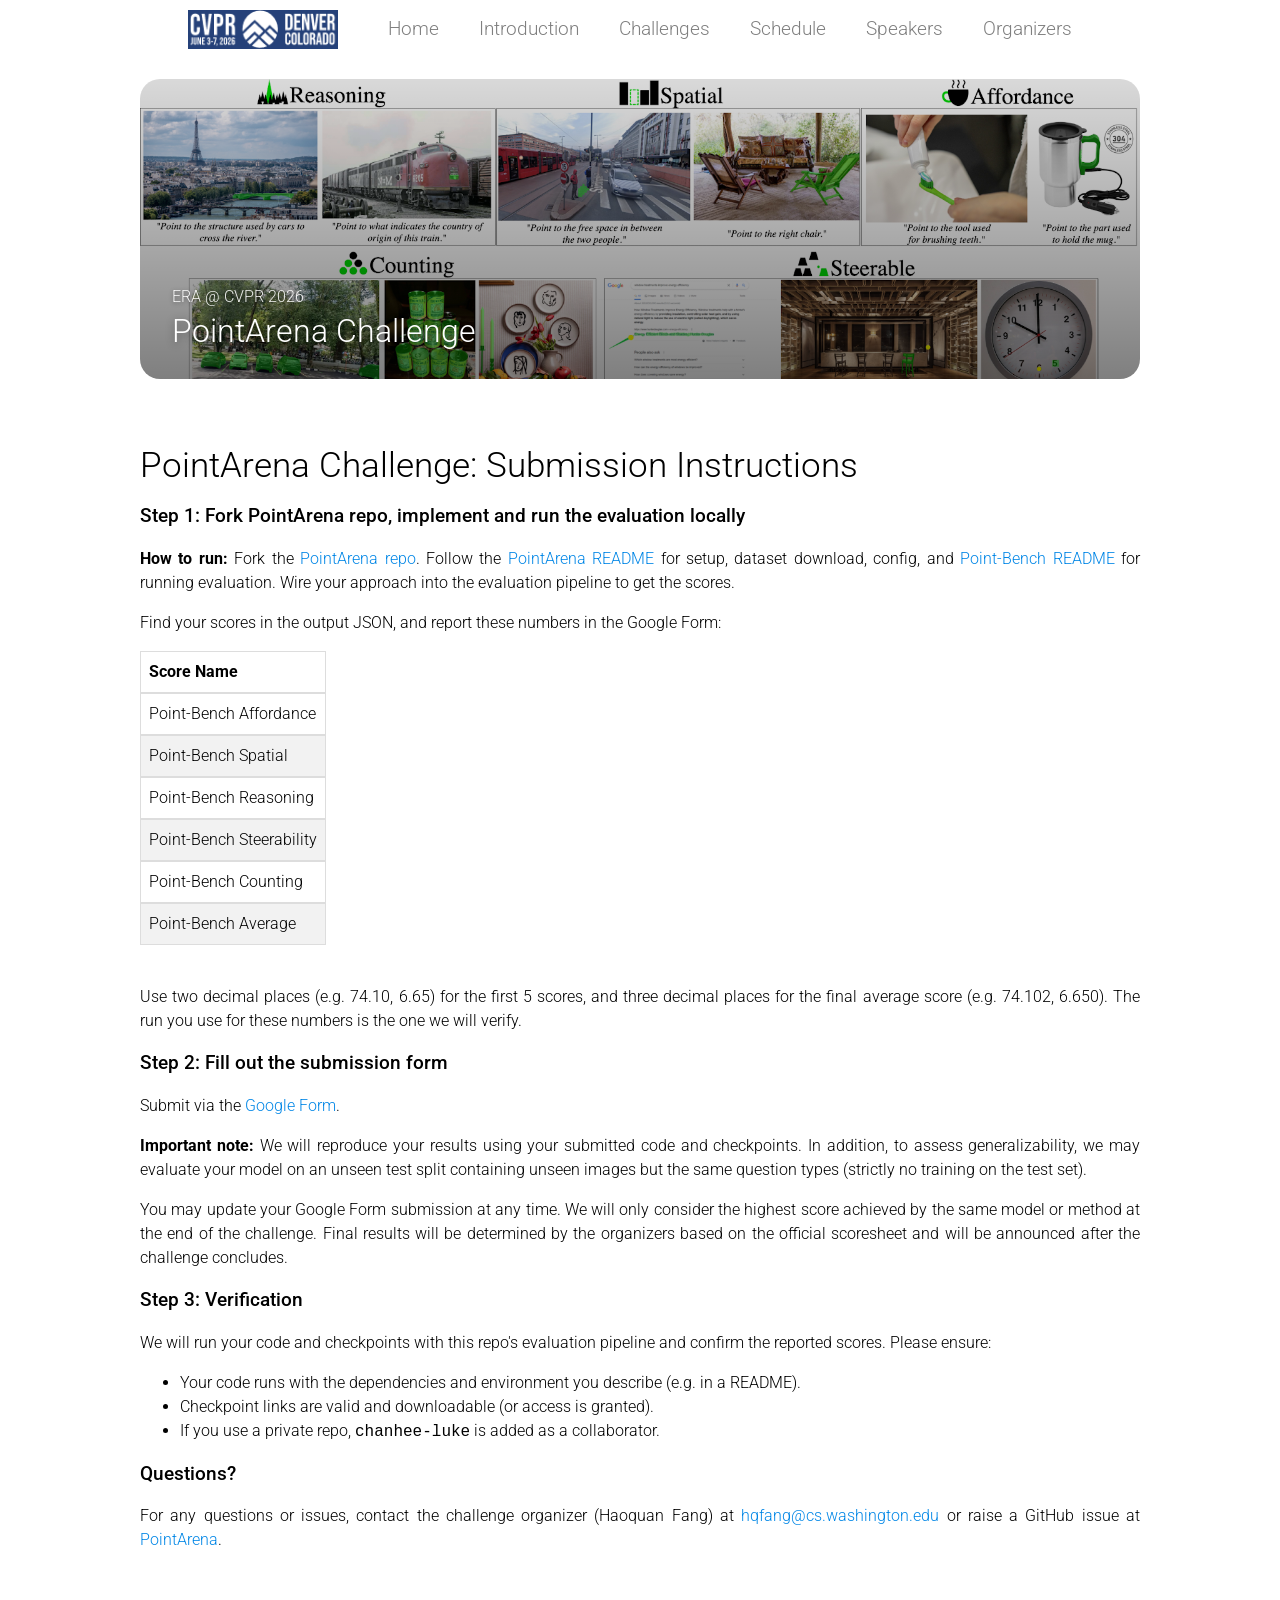
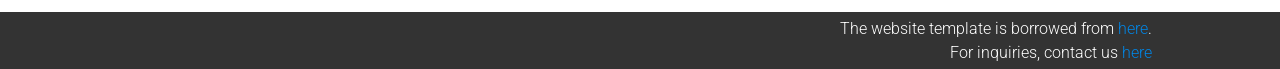
==== pointarena.html @ aa4b8a69 "update robospatial and pointarena pages" ====
<!DOCTYPE html>
<html lang="en">

<head>
  <meta name="viewport" content="width=device-width, initial-scale=1.0">
  <meta charset="utf-8">
  <title>PointArena Challenge - Submission Instructions</title>
  <link rel="stylesheet" href="style.css">
</head>

<!-- Google tag (gtag.js) -->
<script async src="https://www.googletagmanager.com/gtag/js?id=G-L553BZYNH0"></script>
<script>
  window.dataLayer = window.dataLayer || [];
  function gtag(){dataLayer.push(arguments);}
  gtag('js', new Date());

  gtag('config', 'G-L553BZYNH0');
</script>

<body>
  <div class="nav">
    <div class="nav-container">
      <img src="./static/images/cvpr2026.png" width="150px" style="margin-right: 30px;">
      <a href="index.html#">Home</a>
      <a href="index.html#intro">Introduction</a>
      <div class="nav-dropdown">
        <a href="index.html#call">Challenges</a>
        <div class="nav-dropdown-content">
          <a href="index.html#call">Overview</a>
          <a href="robospatial.html">RoboSpatial Details</a>
          <a href="pointarena.html">PointArena Details</a>
        </div>
      </div>
      <a href="index.html#schedule">Schedule</a>
      <a href="index.html#speakers">Speakers</a>
      <a href="index.html#organizers">Organizers</a>
    </div>
  </div>

  <div class="challenge-hero">
    <img src="./static/images/pointarena_hero.png" alt="PointArena Challenge">
    <div class="challenge-hero-expand">Click to expand</div>
    <div class="challenge-hero-subtitle">ERA @ CVPR 2026</div>
    <div class="challenge-hero-title">PointArena Challenge</div>
  </div>

  <div class="container">
    <div class="section" style="margin-top: 0; padding-top: 20px;">
      <h2>PointArena Challenge: Submission Instructions</h2>

      <h3>Step 1: Fork PointArena repo, implement and run the evaluation locally</h3>
      <p>
        <b>How to run:</b> Fork the <a href="https://github.com/PointArena/PointArena">PointArena repo</a>. Follow the <a href="https://github.com/PointArena/PointArena">PointArena README</a> for setup, dataset download, config, and <a href="https://github.com/PointArena/PointArena">Point-Bench README</a> for running evaluation. Wire your approach into the evaluation pipeline to get the scores.
      </p>
      <p>
        Find your scores in the output JSON, and report these numbers in the Google Form:
      </p>
      <table>
        <thead>
          <tr>
            <th>Score Name</th>
          </tr>
        </thead>
        <tbody>
          <tr>
            <td>Point-Bench Affordance</td>
          </tr>
          <tr>
            <td>Point-Bench Spatial</td>
          </tr>
          <tr>
            <td>Point-Bench Reasoning</td>
          </tr>
          <tr>
            <td>Point-Bench Steerability</td>
          </tr>
          <tr>
            <td>Point-Bench Counting</td>
          </tr>
          <tr>
            <td>Point-Bench Average</td>
          </tr>
        </tbody>
      </table>
      <br>
      <p>
        Use two decimal places (e.g. 74.10, 6.65) for the first 5 scores, and three decimal places for the final average score (e.g. 74.102, 6.650). The run you use for these numbers is the one we will verify.
      </p>

      <h3>Step 2: Fill out the submission form</h3>
      <p>
        Submit via the <a href="https://forms.gle/pointarena">Google Form</a>.
      </p>
      <p>
        <b>Important note:</b> We will reproduce your results using your submitted code and checkpoints. In addition, to assess generalizability, we may evaluate your model on an unseen test split containing unseen images but the same question types (strictly no training on the test set).
      </p>
      <p>
        You may update your Google Form submission at any time. We will only consider the highest score achieved by the same model or method at the end of the challenge. Final results will be determined by the organizers based on the official scoresheet and will be announced after the challenge concludes.
      </p>

      <h3>Step 3: Verification</h3>
      <p>
        We will run your code and checkpoints with this repo's evaluation pipeline and confirm the reported scores. Please ensure:
      </p>
      <ul>
        <li>Your code runs with the dependencies and environment you describe (e.g. in a README).</li>
        <li>Checkpoint links are valid and downloadable (or access is granted).</li>
        <li>If you use a private repo, <code>chanhee-luke</code> is added as a collaborator.</li>
      </ul>

      <h3>Questions?</h3>
      <p>
        For any questions or issues, contact the challenge organizer (Haoquan Fang) at <a href="mailto:hqfang@cs.washington.edu">hqfang@cs.washington.edu</a> or raise a GitHub issue at <a href="https://github.com/PointArena/PointArena">PointArena</a>.
      </p>
    </div>
  </div>

  <div class="foot">
    The website template is borrowed from <a href="https://ai-workshops.github.io/generalizable-policy-learning-in-the-physical-world/">here</a>.
    <br>
    For inquiries, contact us <a href="mailto:duanj1cs.Washington.edu">here</a>
  </div>

  <script>
    document.querySelector('.challenge-hero').addEventListener('click', function() {
      this.classList.toggle('expanded');
      var label = this.querySelector('.challenge-hero-expand');
      label.textContent = this.classList.contains('expanded') ? 'Click to collapse' : 'Click to expand';
    });
  </script>
</body>

</html>
---- style.css ----
@import url('https://fonts.googleapis.com/css2?family=Roboto:ital,wght@0,100;0,300;0,400;0,500;0,700;0,900;1,100;1,300;1,400;1,500;1,700;1,900&display=swap');

html{
    scroll-behavior:smooth;
}

body {
    margin: 0;
    padding: 0;
    font-family: Roboto, sans-serif;
    font-weight: 300;
    font-size: 16px;
    line-height: 1.5;
    background-color: white;
    width: 100%;
    overflow-x: hidden;
}

a {
    color: #0086e6;
    text-decoration: none;
}

h1, h2, h3, h4, h5 {
    font-family: Roboto, sans-serif;
    font-weight: 300;
    padding: 0;
    margin: 0;
}

h1 {
    font-size: 3em;
}

@media screen and (max-width: 1280px) {
    h1 {
        font-size: 3em;
    }
}


h2 {
    font-size: 2.2em;
    margin-bottom: 0.3em;
}

h3 {
    font-size: 1.2em;
    font-weight: 500;
    margin-bottom: 0.5em;
}

.subtitle {
    margin-top: 2vw;
    font-size: 1.8em;
}


.nav {
    width: 100%;
    /* box-shadow: 0 2px 2px #888; */
    font-size: 1.2em;
    position: sticky;
    top: 0;
    z-index: 10;
    background: white;
}

@media screen and (max-width: 600px) {
    h1 {
        font-weight: 400;
        font-size: 1.5em;
    }
    h2 {
        font-size: 1.3em;
    }
    h3 {
        font-size: 1em;
    }
    .subtitle {
        font-size: 1.1em;
    }
    .nav {
        font-size: 1em;
    }
}

.nav-container {
    max-width: 1000px;
    margin: auto;
    padding: 10px;
    display: flex;
    flex-direction: row;
    justify-content: center;
    flex-wrap: wrap;
}

.nav a {
    display: block;
    transition: all 0.3s;
    color: gray;
    margin: 5px 20px;
    text-decoration: none;
    white-space: nowrap;
}

.nav a:hover {
    color: black;
}

.nav-dropdown {
    position: relative;
    display: flex;
    align-items: center;
}

.nav-dropdown > a {
    display: block;
    transition: all 0.3s;
    color: gray;
    margin: 5px 20px;
    text-decoration: none;
    white-space: nowrap;
}

.nav-dropdown > a:hover {
    color: black;
}

.nav-dropdown-content {
    display: none;
    position: absolute;
    top: 100%;
    left: 0;
    background: white;
    box-shadow: 0 2px 8px rgba(0,0,0,0.15);
    border-radius: 4px;
    min-width: 200px;
    z-index: 20;
}

.nav-dropdown-content a {
    display: block;
    padding: 8px 16px;
    color: gray;
    text-decoration: none;
    white-space: nowrap;
    transition: all 0.3s;
    margin: 0;
}

.nav-dropdown-content a:hover {
    color: black;
    background-color: #f2f2f2;
}

.nav-dropdown:hover .nav-dropdown-content {
    display: block;
}

.challenge-hero {
    width: 1000px;
    max-width: 100%;
    max-height: 300px;
    margin: 20px auto 0;
    position: relative;
    border-radius: 20px;
    overflow: hidden;
    cursor: pointer;
    transition: max-height 1.2s cubic-bezier(0.25, 0, 0.15, 1);
}

.challenge-hero img {
    width: 100%;
    height: auto;
    display: block;
}

.challenge-hero.expanded {
    max-height: 2000px;
}

.challenge-hero::after {
    content: '';
    position: absolute;
    top: 0;
    left: 0;
    width: 100%;
    height: 100%;
    background: linear-gradient(to bottom, rgba(0,0,0,0.15), rgba(0,0,0,0.5));
    transition: background 0.3s ease;
    pointer-events: none;
}

.challenge-hero:hover::after {
    background: linear-gradient(to bottom, rgba(0,0,0,0.25), rgba(0,0,0,0.6));
}

.challenge-hero.expanded::after {
    background: linear-gradient(to bottom, rgba(0,0,0,0.02), rgba(0,0,0,0.1));
}

.challenge-hero.expanded:hover::after {
    background: linear-gradient(to bottom, rgba(0,0,0,0.05), rgba(0,0,0,0.15));
}

.challenge-hero-expand {
    position: absolute;
    top: 12px;
    right: 12px;
    background: rgba(0,0,0,0.6);
    color: white;
    font-size: 0.8em;
    padding: 4px 12px;
    border-radius: 20px;
    z-index: 3;
    opacity: 0;
    transition: opacity 0.3s ease;
    pointer-events: none;
}

.challenge-hero:hover .challenge-hero-expand {
    opacity: 1;
}

.challenge-hero .challenge-hero-title {
    position: absolute;
    bottom: 24px;
    left: 32px;
    right: 32px;
    color: white;
    z-index: 2;
    font-size: 2em;
    font-weight: 300;
    text-shadow: 0 2px 8px rgba(0,0,0,0.4);
}

.challenge-hero .challenge-hero-subtitle {
    position: absolute;
    bottom: 70px;
    left: 32px;
    color: rgba(255,255,255,0.9);
    z-index: 2;
    font-size: 1em;
    font-weight: 300;
    text-shadow: 0 1px 4px rgba(0,0,0,0.4);
}

@media screen and (max-width: 600px) {
    .challenge-hero {
        height: 180px;
        border-radius: 12px;
        margin: 10px 10px 0;
    }
    .challenge-hero .challenge-hero-title {
        font-size: 1.3em;
        bottom: 16px;
        left: 16px;
    }
    .challenge-hero .challenge-hero-subtitle {
        bottom: 50px;
        left: 16px;
        font-size: 0.85em;
    }
}

.title-container {
    /* width: calc(100% - 40px); */
    width: 100vw;
    min-height: 20vw;
    margin: auto;
    /* padding: 40px 20px; */
    /* padding: 40px 0; */
    color: white;
    /* background-image: linear-gradient(135deg,#333, black, #333);
    background-image: url("static/images/teaser.jpeg");
    background-size: cover;
    background-position: center center; */
    display: flex;
    flex-direction: column;
    justify-content: center;
}


.title-image {
    /* width: calc(100% - 40px); */
    width: 100vw;
    /* min-height: 20vw; */
    height: 20vw;
    /* margin: auto; */
    /* padding: 40px 20px; */
    padding: 40px 0;
    color: white;
    background-image: url("static/images/teaser_ai.png");
    background-size: cover;
    background-position: center center;
    display: flex;
    flex-direction: column;
    justify-content: center;
}

.title-text {
    background-image: url("static/images/denver.png");
    color: #ffffff;
    background-size: cover;
    background-position: center;
    background-repeat: no-repeat;
    width: 1000px; /* Set fixed width */
    height: 400px;  /* Set fixed height */
    position: relative;
    border-radius: 35px; /* Rounded corners */
    overflow: hidden; /* Ensures no content spills out of rounded corners */
    margin: auto; /* Center the image */
    object-fit: cover; /* Prevents image distortion */
}


.title-text::before {
    content: '';
    position: absolute;
    top: 0;
    left: 0;
    width: 100%;
    height: 400px;
    background-color: rgba(0, 0, 0, 0.3); /* Lighter overlay for better visibility */
    z-index: 1; /* Ensure it sits above the background image but below any content */
}



.container {
    margin: auto;
    max-width: 1000px;
    padding: 40px 20px;
}

.section {
    margin-top: -150px;
    padding-top: 150px;
    margin-bottom: 20px;

    text-align: justify;
    text-justify: inter-word;

}

table {
    border-spacing: 0;
}

td, th {
    border: 1px solid #ddd;
    padding: 8px;
}

tr:nth-child(even){
    background-color: #f2f2f2;
}

th {
    text-align: left;
}

.people {
    display: flex;
    flex-direction: row;
    flex-wrap: wrap;
    text-align: center;
}

.people > * {
    display: block;
    width: 140px;
    margin: 10px;
    text-decoration: none;
    color: inherit;
}

.people img {
    width: 140px;
    height: 140px;
    border-radius: 50%;
    object-fit: cover;
}

.people .aff {
    font-size: 0.8em;
    color: #444;
}

.foot {
    background: #333;
    padding: 5px 10%;
    text-align: right;
    color: white;
}

#reviewers ul {
    columns: 3;
    -webkit-columns: 3;
    -moz-columns: 3;
}
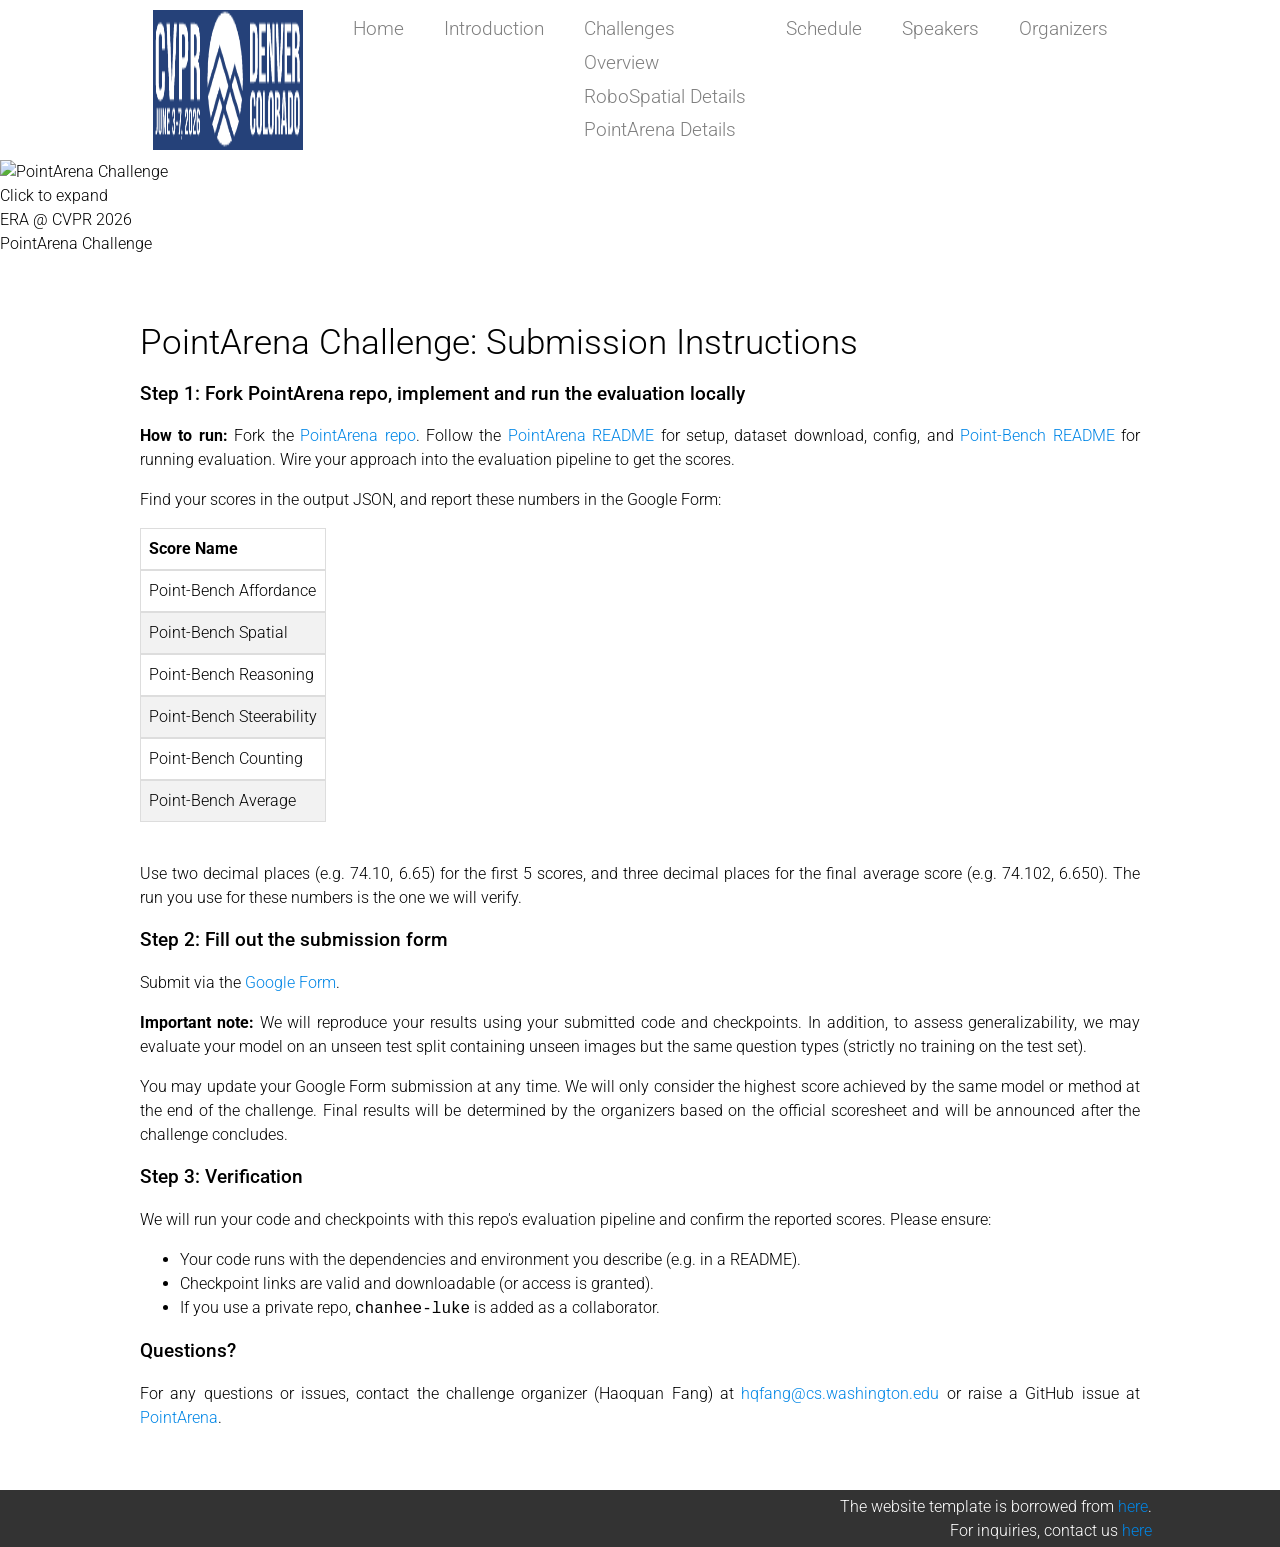
==== commit 0ef9a2cf: "add v2 to fix caching" ====
--- a/pointarena.html
+++ b/pointarena.html
@@ -5,7 +5,7 @@
   <meta name="viewport" content="width=device-width, initial-scale=1.0">
   <meta charset="utf-8">
   <title>PointArena Challenge - Submission Instructions</title>
-  <link rel="stylesheet" href="style.css">
+  <link rel="stylesheet" href="style.css?v=2">
 </head>
 
 <!-- Google tag (gtag.js) -->
--- a/style.css
+++ b/style.css
@@ -106,162 +106,6 @@
 
 .nav a:hover {
     color: black;
-}
-
-.nav-dropdown {
-    position: relative;
-    display: flex;
-    align-items: center;
-}
-
-.nav-dropdown > a {
-    display: block;
-    transition: all 0.3s;
-    color: gray;
-    margin: 5px 20px;
-    text-decoration: none;
-    white-space: nowrap;
-}
-
-.nav-dropdown > a:hover {
-    color: black;
-}
-
-.nav-dropdown-content {
-    display: none;
-    position: absolute;
-    top: 100%;
-    left: 0;
-    background: white;
-    box-shadow: 0 2px 8px rgba(0,0,0,0.15);
-    border-radius: 4px;
-    min-width: 200px;
-    z-index: 20;
-}
-
-.nav-dropdown-content a {
-    display: block;
-    padding: 8px 16px;
-    color: gray;
-    text-decoration: none;
-    white-space: nowrap;
-    transition: all 0.3s;
-    margin: 0;
-}
-
-.nav-dropdown-content a:hover {
-    color: black;
-    background-color: #f2f2f2;
-}
-
-.nav-dropdown:hover .nav-dropdown-content {
-    display: block;
-}
-
-.challenge-hero {
-    width: 1000px;
-    max-width: 100%;
-    max-height: 300px;
-    margin: 20px auto 0;
-    position: relative;
-    border-radius: 20px;
-    overflow: hidden;
-    cursor: pointer;
-    transition: max-height 1.2s cubic-bezier(0.25, 0, 0.15, 1);
-}
-
-.challenge-hero img {
-    width: 100%;
-    height: auto;
-    display: block;
-}
-
-.challenge-hero.expanded {
-    max-height: 2000px;
-}
-
-.challenge-hero::after {
-    content: '';
-    position: absolute;
-    top: 0;
-    left: 0;
-    width: 100%;
-    height: 100%;
-    background: linear-gradient(to bottom, rgba(0,0,0,0.15), rgba(0,0,0,0.5));
-    transition: background 0.3s ease;
-    pointer-events: none;
-}
-
-.challenge-hero:hover::after {
-    background: linear-gradient(to bottom, rgba(0,0,0,0.25), rgba(0,0,0,0.6));
-}
-
-.challenge-hero.expanded::after {
-    background: linear-gradient(to bottom, rgba(0,0,0,0.02), rgba(0,0,0,0.1));
-}
-
-.challenge-hero.expanded:hover::after {
-    background: linear-gradient(to bottom, rgba(0,0,0,0.05), rgba(0,0,0,0.15));
-}
-
-.challenge-hero-expand {
-    position: absolute;
-    top: 12px;
-    right: 12px;
-    background: rgba(0,0,0,0.6);
-    color: white;
-    font-size: 0.8em;
-    padding: 4px 12px;
-    border-radius: 20px;
-    z-index: 3;
-    opacity: 0;
-    transition: opacity 0.3s ease;
-    pointer-events: none;
-}
-
-.challenge-hero:hover .challenge-hero-expand {
-    opacity: 1;
-}
-
-.challenge-hero .challenge-hero-title {
-    position: absolute;
-    bottom: 24px;
-    left: 32px;
-    right: 32px;
-    color: white;
-    z-index: 2;
-    font-size: 2em;
-    font-weight: 300;
-    text-shadow: 0 2px 8px rgba(0,0,0,0.4);
-}
-
-.challenge-hero .challenge-hero-subtitle {
-    position: absolute;
-    bottom: 70px;
-    left: 32px;
-    color: rgba(255,255,255,0.9);
-    z-index: 2;
-    font-size: 1em;
-    font-weight: 300;
-    text-shadow: 0 1px 4px rgba(0,0,0,0.4);
-}
-
-@media screen and (max-width: 600px) {
-    .challenge-hero {
-        height: 180px;
-        border-radius: 12px;
-        margin: 10px 10px 0;
-    }
-    .challenge-hero .challenge-hero-title {
-        font-size: 1.3em;
-        bottom: 16px;
-        left: 16px;
-    }
-    .challenge-hero .challenge-hero-subtitle {
-        bottom: 50px;
-        left: 16px;
-        font-size: 0.85em;
-    }
 }
 
 .title-container {
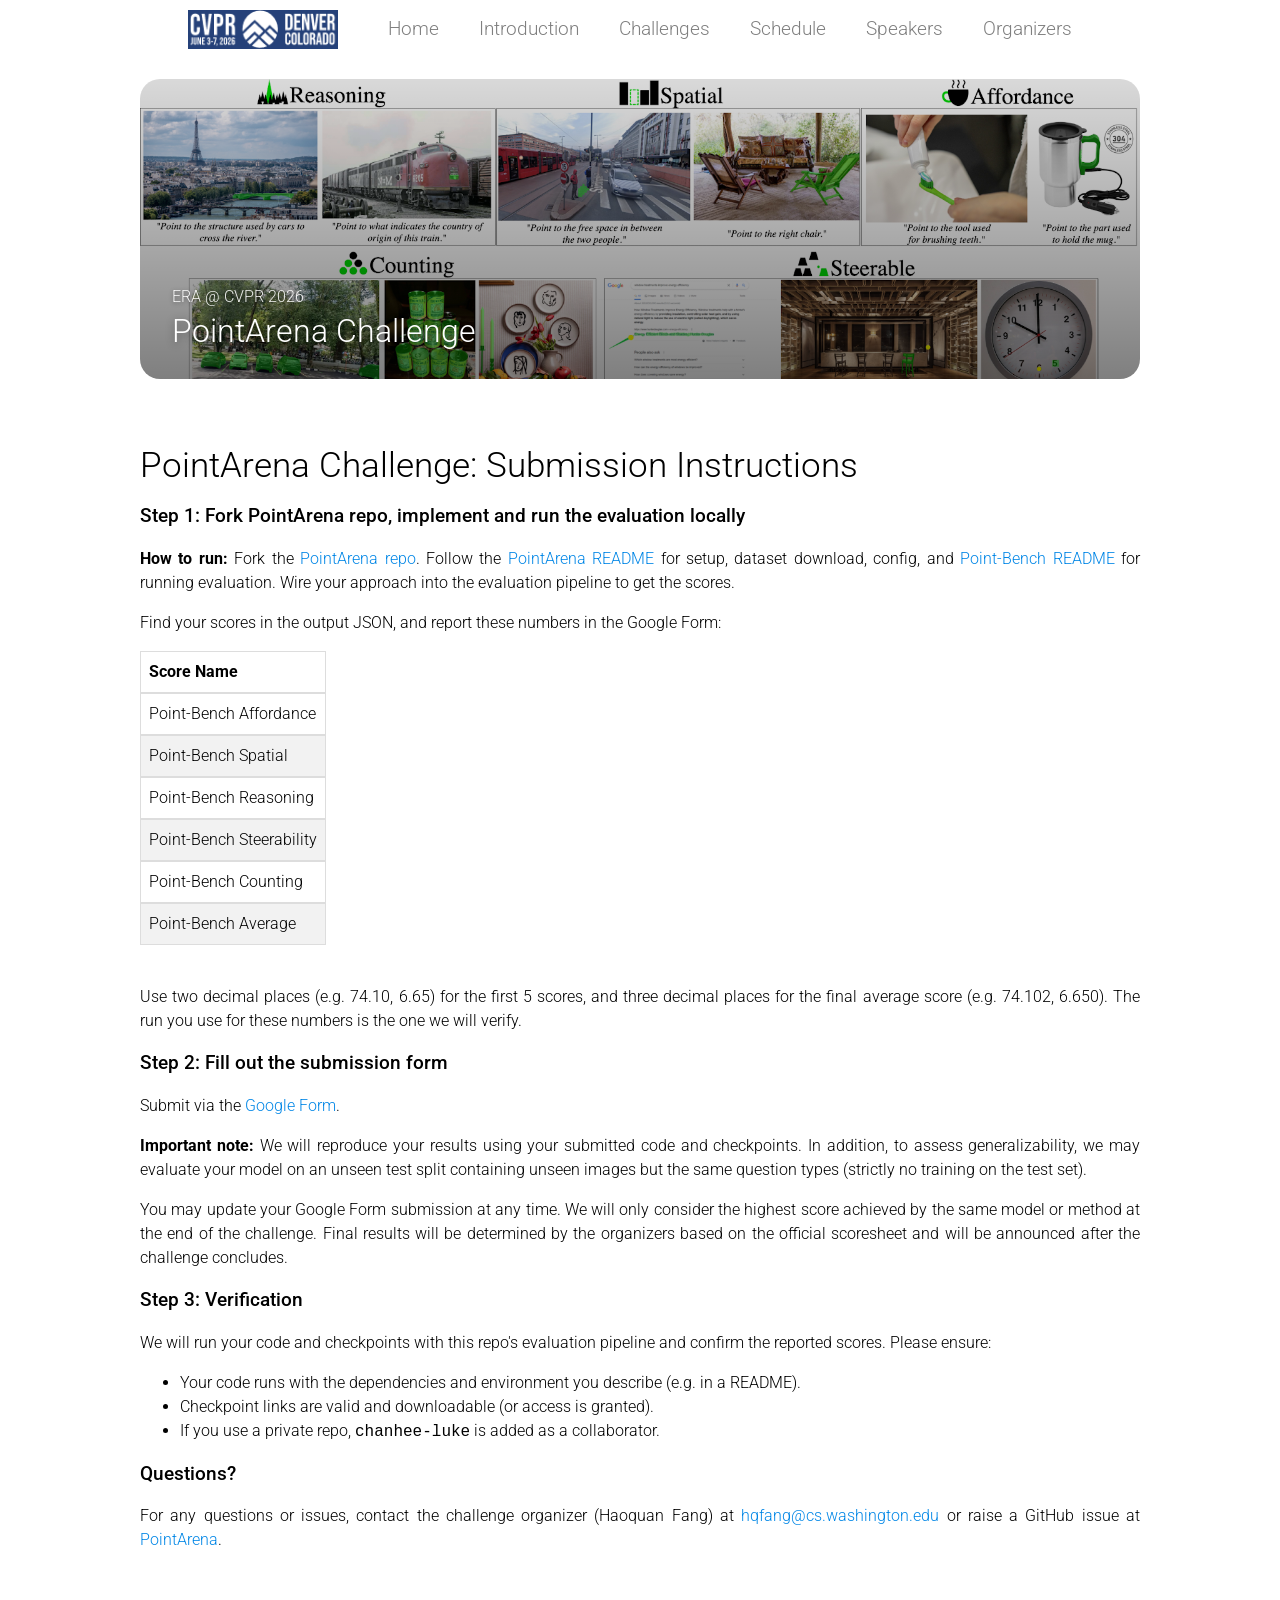
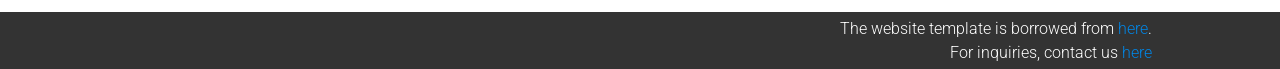
==== commit d556a882: "add favicon from denver image Co-Authored-By: Claude Opus 4.7 <noreply@anthropic.com>" ====
--- a/pointarena.html
+++ b/pointarena.html
@@ -6,6 +6,9 @@
   <meta charset="utf-8">
   <title>PointArena Challenge - Submission Instructions</title>
   <link rel="stylesheet" href="style.css?v=2">
+  <link rel="icon" type="image/png" sizes="32x32" href="./static/images/favicon-32.png">
+  <link rel="icon" type="image/png" sizes="16x16" href="./static/images/favicon-16.png">
+  <link rel="apple-touch-icon" sizes="180x180" href="./static/images/apple-touch-icon.png">
 </head>
 
 <!-- Google tag (gtag.js) -->
@@ -90,7 +93,7 @@
 
       <h3>Step 2: Fill out the submission form</h3>
       <p>
-        Submit via the <a href="https://forms.gle/pointarena">Google Form</a>.
+        Submit via the <a href="https://docs.google.com/forms/d/16QZqVXZ5r7EiFsMc06cwOIZ0MQK5vwlzZ6Fe15dB-oU">Google Form</a>.
       </p>
       <p>
         <b>Important note:</b> We will reproduce your results using your submitted code and checkpoints. In addition, to assess generalizability, we may evaluate your model on an unseen test split containing unseen images but the same question types (strictly no training on the test set).
--- a/style.css
+++ b/style.css
@@ -106,6 +106,162 @@
 
 .nav a:hover {
     color: black;
+}
+
+.nav-dropdown {
+    position: relative;
+    display: flex;
+    align-items: center;
+}
+
+.nav-dropdown > a {
+    display: block;
+    transition: all 0.3s;
+    color: gray;
+    margin: 5px 20px;
+    text-decoration: none;
+    white-space: nowrap;
+}
+
+.nav-dropdown > a:hover {
+    color: black;
+}
+
+.nav-dropdown-content {
+    display: none;
+    position: absolute;
+    top: 100%;
+    left: 0;
+    background: white;
+    box-shadow: 0 2px 8px rgba(0,0,0,0.15);
+    border-radius: 4px;
+    min-width: 200px;
+    z-index: 20;
+}
+
+.nav-dropdown-content a {
+    display: block;
+    padding: 8px 16px;
+    color: gray;
+    text-decoration: none;
+    white-space: nowrap;
+    transition: all 0.3s;
+    margin: 0;
+}
+
+.nav-dropdown-content a:hover {
+    color: black;
+    background-color: #f2f2f2;
+}
+
+.nav-dropdown:hover .nav-dropdown-content {
+    display: block;
+}
+
+.challenge-hero {
+    width: 1000px;
+    max-width: 100%;
+    max-height: 300px;
+    margin: 20px auto 0;
+    position: relative;
+    border-radius: 20px;
+    overflow: hidden;
+    cursor: pointer;
+    transition: max-height 1.2s cubic-bezier(0.25, 0, 0.15, 1);
+}
+
+.challenge-hero img {
+    width: 100%;
+    height: auto;
+    display: block;
+}
+
+.challenge-hero.expanded {
+    max-height: 2000px;
+}
+
+.challenge-hero::after {
+    content: '';
+    position: absolute;
+    top: 0;
+    left: 0;
+    width: 100%;
+    height: 100%;
+    background: linear-gradient(to bottom, rgba(0,0,0,0.15), rgba(0,0,0,0.5));
+    transition: background 0.3s ease;
+    pointer-events: none;
+}
+
+.challenge-hero:hover::after {
+    background: linear-gradient(to bottom, rgba(0,0,0,0.25), rgba(0,0,0,0.6));
+}
+
+.challenge-hero.expanded::after {
+    background: linear-gradient(to bottom, rgba(0,0,0,0.02), rgba(0,0,0,0.1));
+}
+
+.challenge-hero.expanded:hover::after {
+    background: linear-gradient(to bottom, rgba(0,0,0,0.05), rgba(0,0,0,0.15));
+}
+
+.challenge-hero-expand {
+    position: absolute;
+    top: 12px;
+    right: 12px;
+    background: rgba(0,0,0,0.6);
+    color: white;
+    font-size: 0.8em;
+    padding: 4px 12px;
+    border-radius: 20px;
+    z-index: 3;
+    opacity: 0;
+    transition: opacity 0.3s ease;
+    pointer-events: none;
+}
+
+.challenge-hero:hover .challenge-hero-expand {
+    opacity: 1;
+}
+
+.challenge-hero .challenge-hero-title {
+    position: absolute;
+    bottom: 24px;
+    left: 32px;
+    right: 32px;
+    color: white;
+    z-index: 2;
+    font-size: 2em;
+    font-weight: 300;
+    text-shadow: 0 2px 8px rgba(0,0,0,0.4);
+}
+
+.challenge-hero .challenge-hero-subtitle {
+    position: absolute;
+    bottom: 70px;
+    left: 32px;
+    color: rgba(255,255,255,0.9);
+    z-index: 2;
+    font-size: 1em;
+    font-weight: 300;
+    text-shadow: 0 1px 4px rgba(0,0,0,0.4);
+}
+
+@media screen and (max-width: 600px) {
+    .challenge-hero {
+        height: 180px;
+        border-radius: 12px;
+        margin: 10px 10px 0;
+    }
+    .challenge-hero .challenge-hero-title {
+        font-size: 1.3em;
+        bottom: 16px;
+        left: 16px;
+    }
+    .challenge-hero .challenge-hero-subtitle {
+        bottom: 50px;
+        left: 16px;
+        font-size: 0.85em;
+    }
 }
 
 .title-container {
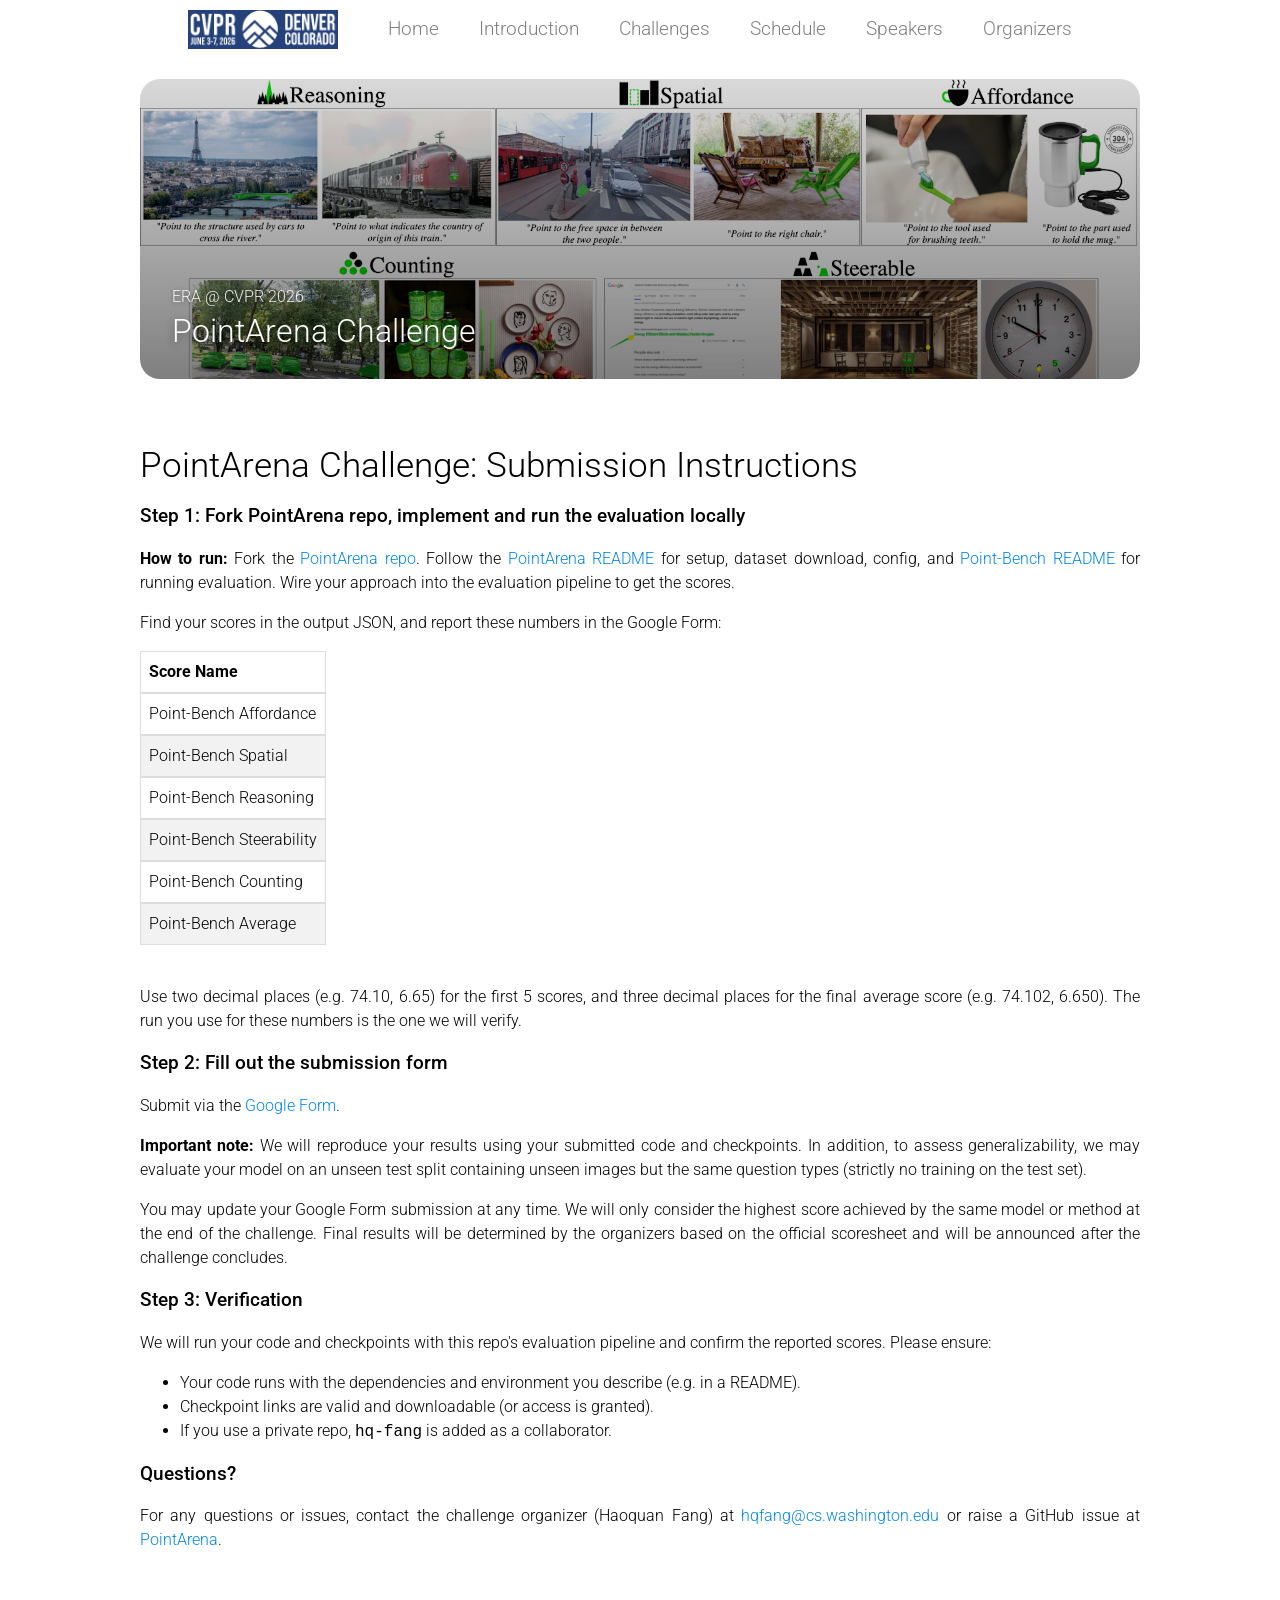
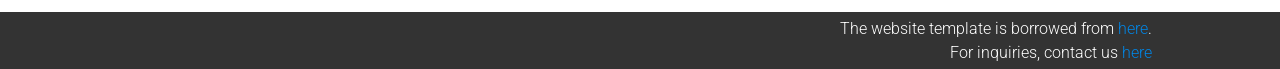
==== commit bcb97ddf: "update github username" ====
--- a/pointarena.html
+++ b/pointarena.html
@@ -109,7 +109,7 @@
       <ul>
         <li>Your code runs with the dependencies and environment you describe (e.g. in a README).</li>
         <li>Checkpoint links are valid and downloadable (or access is granted).</li>
-        <li>If you use a private repo, <code>chanhee-luke</code> is added as a collaborator.</li>
+        <li>If you use a private repo, <code>hq-fang</code> is added as a collaborator.</li>
       </ul>
 
       <h3>Questions?</h3>
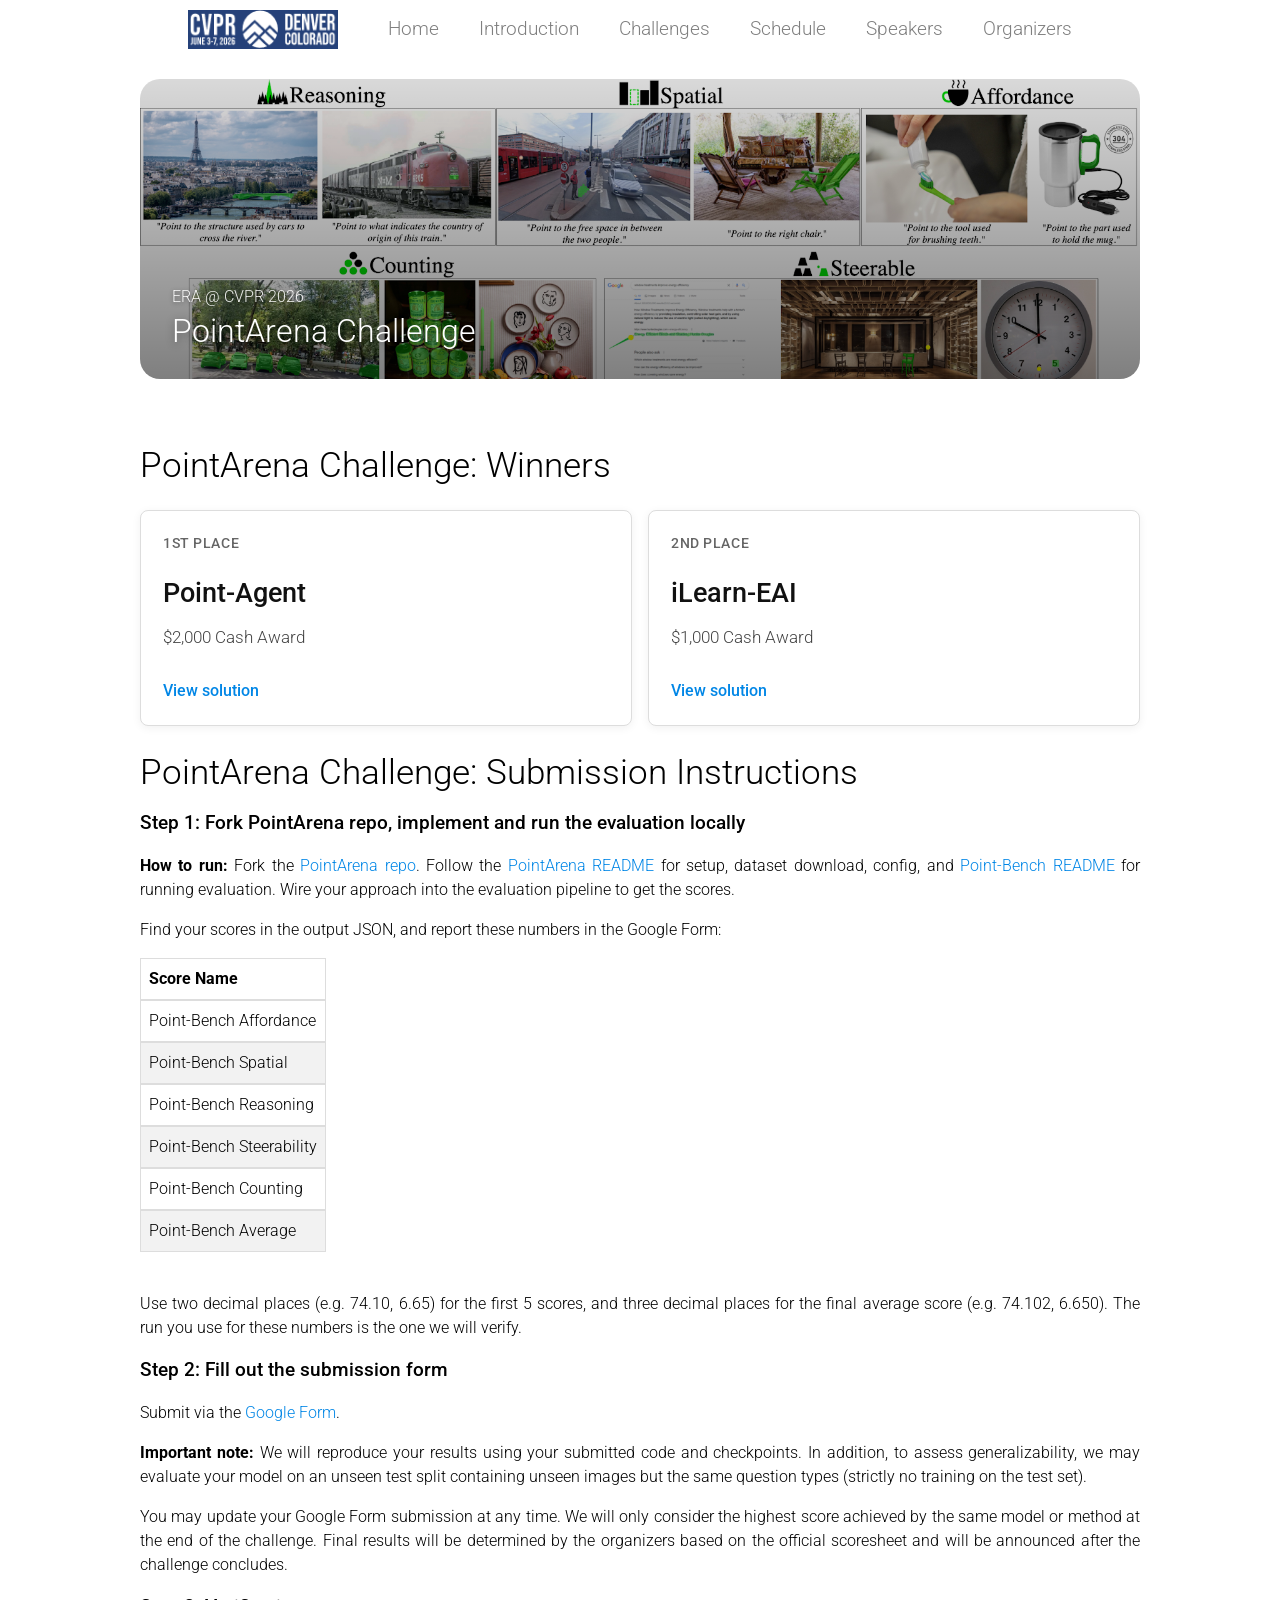
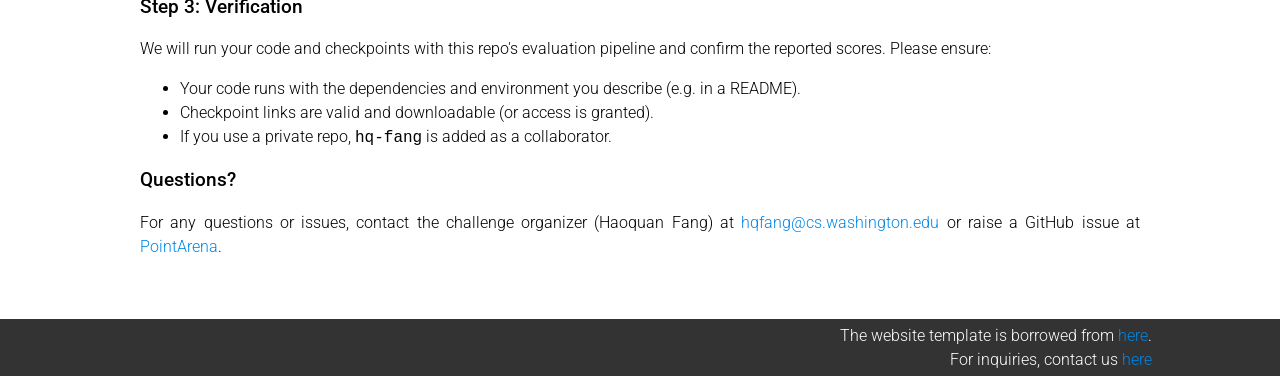
==== commit c5b53aa3: "add winners to pointarena" ====
--- a/pointarena.html
+++ b/pointarena.html
@@ -49,7 +49,27 @@
   </div>
 
   <div class="container">
-    <div class="section" style="margin-top: 0; padding-top: 20px;">
+    <div class="section" id="winners" style="margin-top: 0; padding-top: 20px;">
+      <h2>PointArena Challenge: Winners</h2>
+
+      <div class="winner-list">
+        <a class="winner-card" href="https://xiuguangli.github.io/PointBenchWorkShop/" target="_blank" rel="noopener">
+          <span class="winner-rank">1st Place</span>
+          <span class="winner-team">Point-Agent</span>
+          <span class="winner-award">$2,000 Cash Award</span>
+          <span class="winner-link">View solution</span>
+        </a>
+
+        <a class="winner-card" href="./winners/iLearn-EAI/">
+          <span class="winner-rank">2nd Place</span>
+          <span class="winner-team">iLearn-EAI</span>
+          <span class="winner-award">$1,000 Cash Award</span>
+          <span class="winner-link">View solution</span>
+        </a>
+      </div>
+    </div>
+
+    <div class="section">
       <h2>PointArena Challenge: Submission Instructions</h2>
 
       <h3>Step 1: Fork PointArena repo, implement and run the evaluation locally</h3>
--- a/style.css
+++ b/style.css
@@ -361,6 +361,72 @@
     text-align: left;
 }
 
+.winner-list {
+    display: grid;
+    grid-template-columns: repeat(2, minmax(0, 1fr));
+    gap: 16px;
+    margin-top: 18px;
+    text-align: left;
+}
+
+.winner-card {
+    display: flex;
+    min-height: 170px;
+    flex-direction: column;
+    justify-content: space-between;
+    color: inherit;
+    border: 1px solid #ddd;
+    border-radius: 8px;
+    padding: 22px;
+    background: #fff;
+    box-shadow: 0 2px 10px rgba(0, 0, 0, 0.06);
+    transition: transform 0.2s ease, box-shadow 0.2s ease, border-color 0.2s ease;
+}
+
+.winner-card:hover {
+    transform: translateY(-2px);
+    border-color: #0086e6;
+    box-shadow: 0 6px 18px rgba(0, 0, 0, 0.1);
+}
+
+.winner-rank {
+    color: #666;
+    font-size: 0.9em;
+    font-weight: 500;
+    letter-spacing: 0.04em;
+    text-transform: uppercase;
+}
+
+.winner-team {
+    display: block;
+    margin: 14px 0 6px;
+    color: #111;
+    font-size: 1.7em;
+    font-weight: 500;
+    line-height: 1.15;
+}
+
+.winner-award {
+    color: #444;
+    font-size: 1.05em;
+}
+
+.winner-link {
+    margin-top: 18px;
+    color: #0086e6;
+    font-weight: 500;
+}
+
+@media screen and (max-width: 700px) {
+    .winner-list {
+        grid-template-columns: 1fr;
+    }
+
+    .winner-card {
+        min-height: 150px;
+    }
+}
+
 .people {
     display: flex;
     flex-direction: row;
@@ -399,4 +465,4 @@
     columns: 3;
     -webkit-columns: 3;
     -moz-columns: 3;
-}+}
